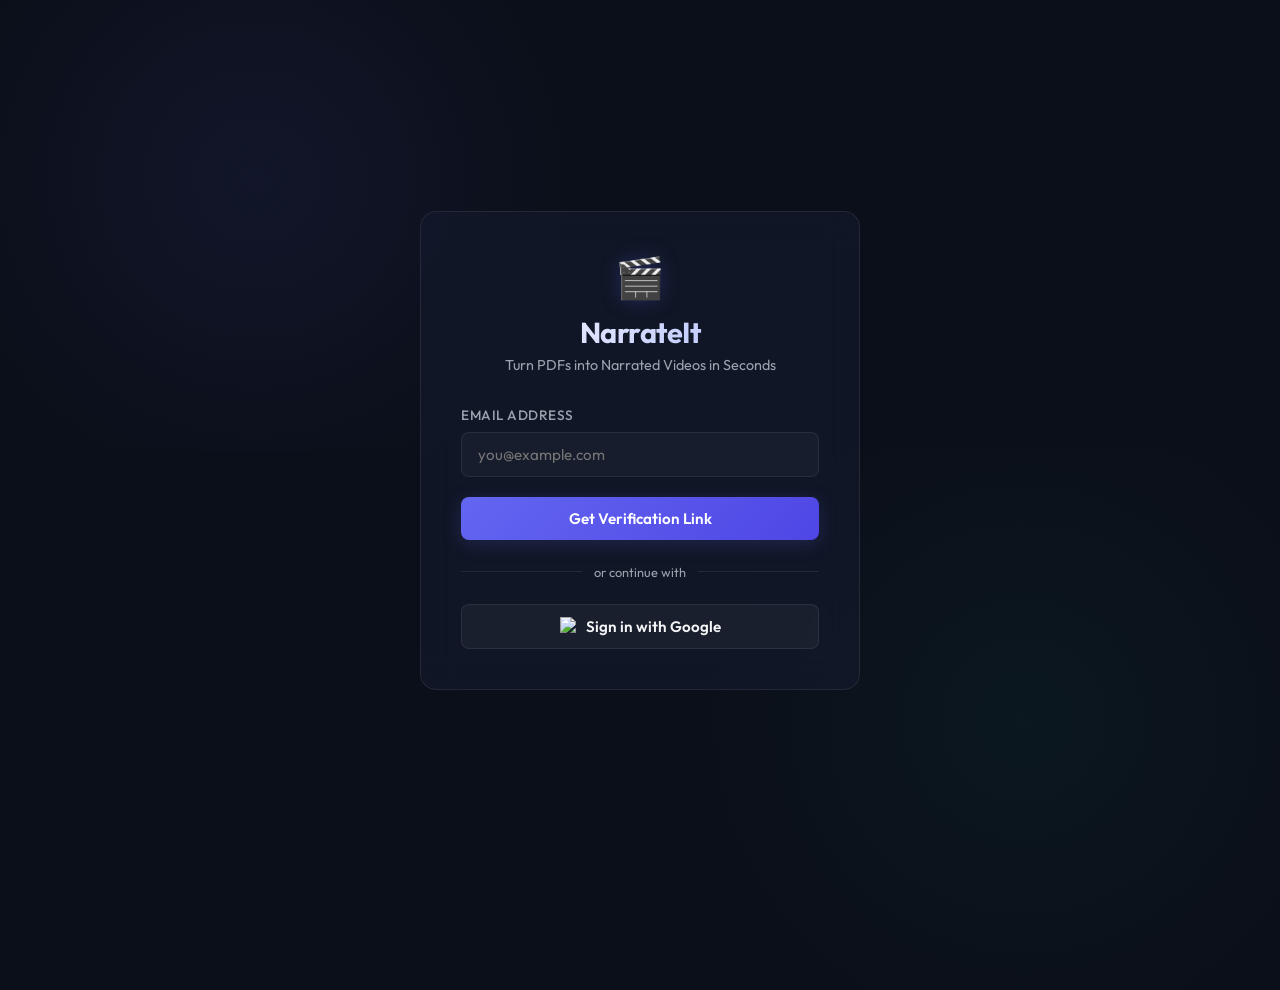
==== frontend/index.html @ 4c3dd562 "Video History Issue Resolved" ====
<!DOCTYPE html>
<html lang="en">
<head>
    <meta charset="UTF-8">
    <meta name="viewport" content="width=device-width, initial-scale=1.0">
    <meta name="description" content="Turn PDFs into Narrated Voiceover Videos in Seconds. Decode page-by-page text, execute Gemini narrations, and compile MoviePy timeline animations natively.">
    <title>NarrateIt — Turn PDFs into Narrated Videos</title>
    <link rel="stylesheet" href="css/style.css">
</head>
<body>

    <div class="auth-wrapper">
        <main class="auth-container glass" id="auth-root">
            
            <header class="brand-header">
                <div class="brand-icon">🎬</div>
                <h1 class="brand-title">NarrateIt</h1>
                <p class="brand-subtitle">Turn PDFs into Narrated Videos in Seconds</p>
            </header>

            <!-- Authentication Form Layout -->
            <form id="login-form" aria-label="Passwordless Authentication Form">
                
                <div class="input-group">
                    <label for="email-input" class="input-label">Email Address</label>
                    <input 
                        type="email" 
                        id="email-input" 
                        class="input-field" 
                        placeholder="you@example.com" 
                        required 
                        autocomplete="email"
                    >
                </div>

                <div class="input-group hidden" id="otp-section">
                    <label for="otp-input" class="input-label">Verification OTP Code</label>
                    <input 
                        type="text" 
                        id="otp-input" 
                        class="input-field" 
                        placeholder="Enter 6-digit Code" 
                        inputmode="numeric" 
                        pattern="[0-9]{6}" 
                        maxlength="6"
                        autocomplete="one-time-code"
                    >
                </div>

                <button type="submit" class="btn btn-primary" id="submit-btn">
                    Get Verification Link
                </button>

            </form>

            <div class="divider">or continue with</div>

            <!-- Third party social authentication -->
            <button class="btn btn-google" id="google-login-btn">
                <img src="https://www.gstatic.com/images/branding/product/1x/gsa_color_144dp.png" alt="Google Brand Logo">
                Sign in with Google
            </button>

            <!-- Active Error Card Collections -->
            <div class="error-card hidden" id="error-message" role="alert"></div>

        </main>
    </div>

    <!-- Scripts Bootstrapping -->
    <script type="module" src="js/config.js"></script>
    <script type="module" src="js/api.js"></script>
    <script type="module" src="js/auth.js"></script>
</body>
</html>
---- frontend/css/style.css ----
/* NarrateIt Core Theme Variables & General Layout */
@import url('https://fonts.googleapis.com/css2?family=Outfit:wght@300;400;500;600;700&display=swap');

:root {
    --bg-main: #0B0F19;
    --bg-surface: rgba(20, 27, 45, 0.65);
    --border-color: rgba(255, 255, 255, 0.08);
    --border-focus: rgba(99, 102, 241, 0.5);
    
    --primary: #6366F1;
    --primary-glow: rgba(99, 102, 241, 0.25);
    --secondary: #10B981;
    --accent: #F43F5E;
    
    --text-primary: #F3F4F6;
    --text-muted: #9CA3AF;
    
    --glass-bg: rgba(255, 255, 255, 0.03);
    --glass-blur: blur(16px);
    
    --font-sans: 'Outfit', -apple-system, BlinkMacSystemFont, "Segoe UI", Roboto, sans-serif;
    
    --transition-smooth: all 0.35s cubic-bezier(0.4, 0, 0.2, 1);
}

* {
    box-sizing: border-box;
    margin: 0;
    padding: 0;
    font-family: var(--font-sans);
}

body {
    background-color: var(--bg-main);
    color: var(--text-primary);
    min-height: 100vh;
    overflow-x: hidden;
    position: relative;
}

/* Background Radial Glow highlights */
body::before {
    content: '';
    position: absolute;
    top: -10%;
    left: -10%;
    width: 60%;
    height: 60%;
    background: radial-gradient(circle, rgba(99, 102, 241, 0.08) 0%, transparent 70%);
    z-index: -1;
    pointer-events: none;
}

body::after {
    content: '';
    position: absolute;
    bottom: -10%;
    right: -10%;
    width: 60%;
    height: 60%;
    background: radial-gradient(circle, rgba(16, 185, 129, 0.05) 0%, transparent 70%);
    z-index: -1;
    pointer-events: none;
}

/* Glassmorphism Common styles */
.glass {
    background: var(--bg-surface);
    backdrop-filter: var(--glass-blur);
    -webkit-backdrop-filter: var(--glass-blur);
    border: 1px solid var(--border-color);
    border-radius: 16px;
    transition: var(--transition-smooth);
}

.glass:hover {
    border-color: rgba(255, 255, 255, 0.15);
    box-shadow: 0 12px 40px rgba(0, 0, 0, 0.3);
}

/* Auth Page layout styles */
.auth-wrapper {
    display: flex;
    justify-content: center;
    align-items: center;
    min-height: 100vh;
    padding: 24px;
}

.auth-container {
    width: 100%;
    max-width: 440px;
    padding: 40px;
    text-align: center;
}

.brand-header {
    margin-bottom: 32px;
}

.brand-icon {
    font-size: 2.5rem;
    color: var(--primary);
    margin-bottom: 12px;
    display: inline-block;
    text-shadow: 0 0 20px var(--primary-glow);
    animation: float 4s ease-in-out infinite;
}

.brand-title {
    font-size: 1.8rem;
    font-weight: 700;
    letter-spacing: -0.5px;
    background: linear-gradient(135deg, #FFF 0%, #A5B4FC 100%);
    -webkit-background-clip: text;
    background-clip: text;
    -webkit-text-fill-color: transparent;
}

.brand-subtitle {
    font-size: 0.9rem;
    color: var(--text-muted);
    margin-top: 6px;
}

/* Input Fields styling */
.input-group {
    margin-bottom: 20px;
    text-align: left;
}

.input-label {
    display: block;
    font-size: 0.85rem;
    font-weight: 500;
    color: var(--text-muted);
    margin-bottom: 8px;
    text-transform: uppercase;
    letter-spacing: 0.5px;
}

.input-field {
    width: 100%;
    background: rgba(255, 255, 255, 0.03);
    border: 1px solid var(--border-color);
    border-radius: 8px;
    padding: 12px 16px;
    color: #FFF;
    font-size: 0.95rem;
    transition: var(--transition-smooth);
}

.input-field:focus {
    outline: none;
    border-color: var(--primary);
    background: rgba(99, 102, 241, 0.02);
    box-shadow: 0 0 12px var(--primary-glow);
}

/* Modern Dynamic Buttons */
.btn {
    width: 100%;
    padding: 12px 24px;
    border-radius: 8px;
    border: none;
    font-size: 0.95rem;
    font-weight: 600;
    cursor: pointer;
    transition: var(--transition-smooth);
    display: flex;
    justify-content: center;
    align-items: center;
    gap: 8px;
}

.btn-primary {
    background: linear-gradient(135deg, var(--primary) 0%, #4F46E5 100%);
    color: #FFF;
    box-shadow: 0 4px 20px rgba(99, 102, 241, 0.2);
}

.btn-primary:hover {
    transform: translateY(-2px);
    box-shadow: 0 6px 24px rgba(99, 102, 241, 0.35);
}

.btn-primary:active {
    transform: translateY(0);
}

.btn-verify {
    background: linear-gradient(135deg, var(--secondary) 0%, #059669 100%);
    box-shadow: 0 4px 20px rgba(16, 185, 129, 0.2);
}

.btn-verify:hover {
    box-shadow: 0 6px 24px rgba(16, 185, 129, 0.35);
}

.divider {
    display: flex;
    align-items: center;
    text-align: center;
    color: var(--text-muted);
    font-size: 0.8rem;
    margin: 24px 0;
}

.divider::before, .divider::after {
    content: '';
    flex: 1;
    border-bottom: 1px solid var(--border-color);
}

.divider:not(:empty)::before {
    margin-right: 12px;
}

.divider:not(:empty)::after {
    margin-left: 12px;
}

.btn-google {
    background: rgba(255, 255, 255, 0.04);
    border: 1px solid var(--border-color);
    color: var(--text-primary);
}

.btn-google:hover {
    background: rgba(255, 255, 255, 0.08);
    border-color: rgba(255, 255, 255, 0.2);
}

.btn-google img {
    width: 18px;
    height: 18px;
}

/* Animations */
@keyframes float {
    0%, 100% { transform: translateY(0); }
    50% { transform: translateY(-8px); }
}

@keyframes shake {
    0%, 100% { transform: translateX(0); }
    25% { transform: translateX(-4px); }
    75% { transform: translateX(4px); }
}

.shake {
    animation: shake 0.2s ease-in-out infinite alternate;
    animation-iteration-count: 2;
}

.hidden {
    display: none !important;
}

.error-card {
    background: rgba(244, 63, 94, 0.1);
    border: 1px solid rgba(244, 63, 94, 0.2);
    color: #FCA5A5;
    padding: 12px 16px;
    border-radius: 8px;
    font-size: 0.85rem;
    margin-top: 16px;
    text-align: left;
}
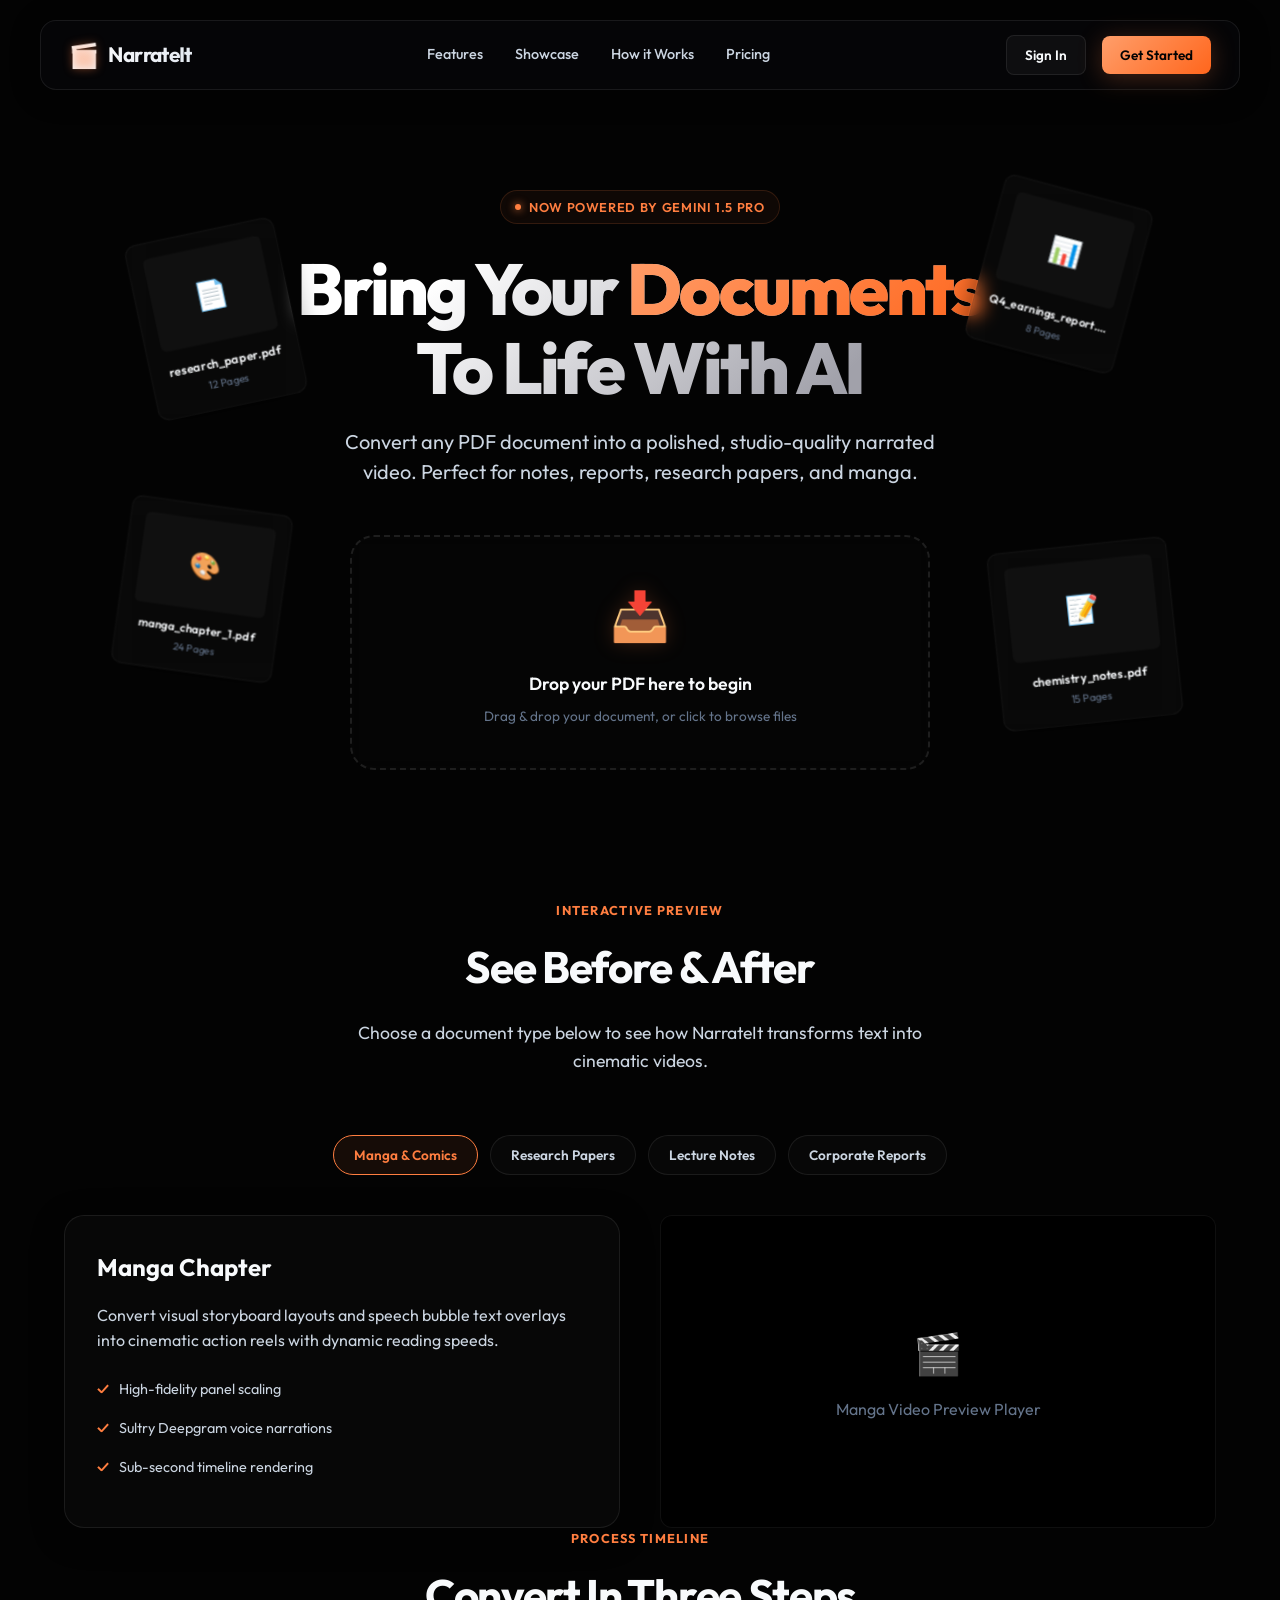
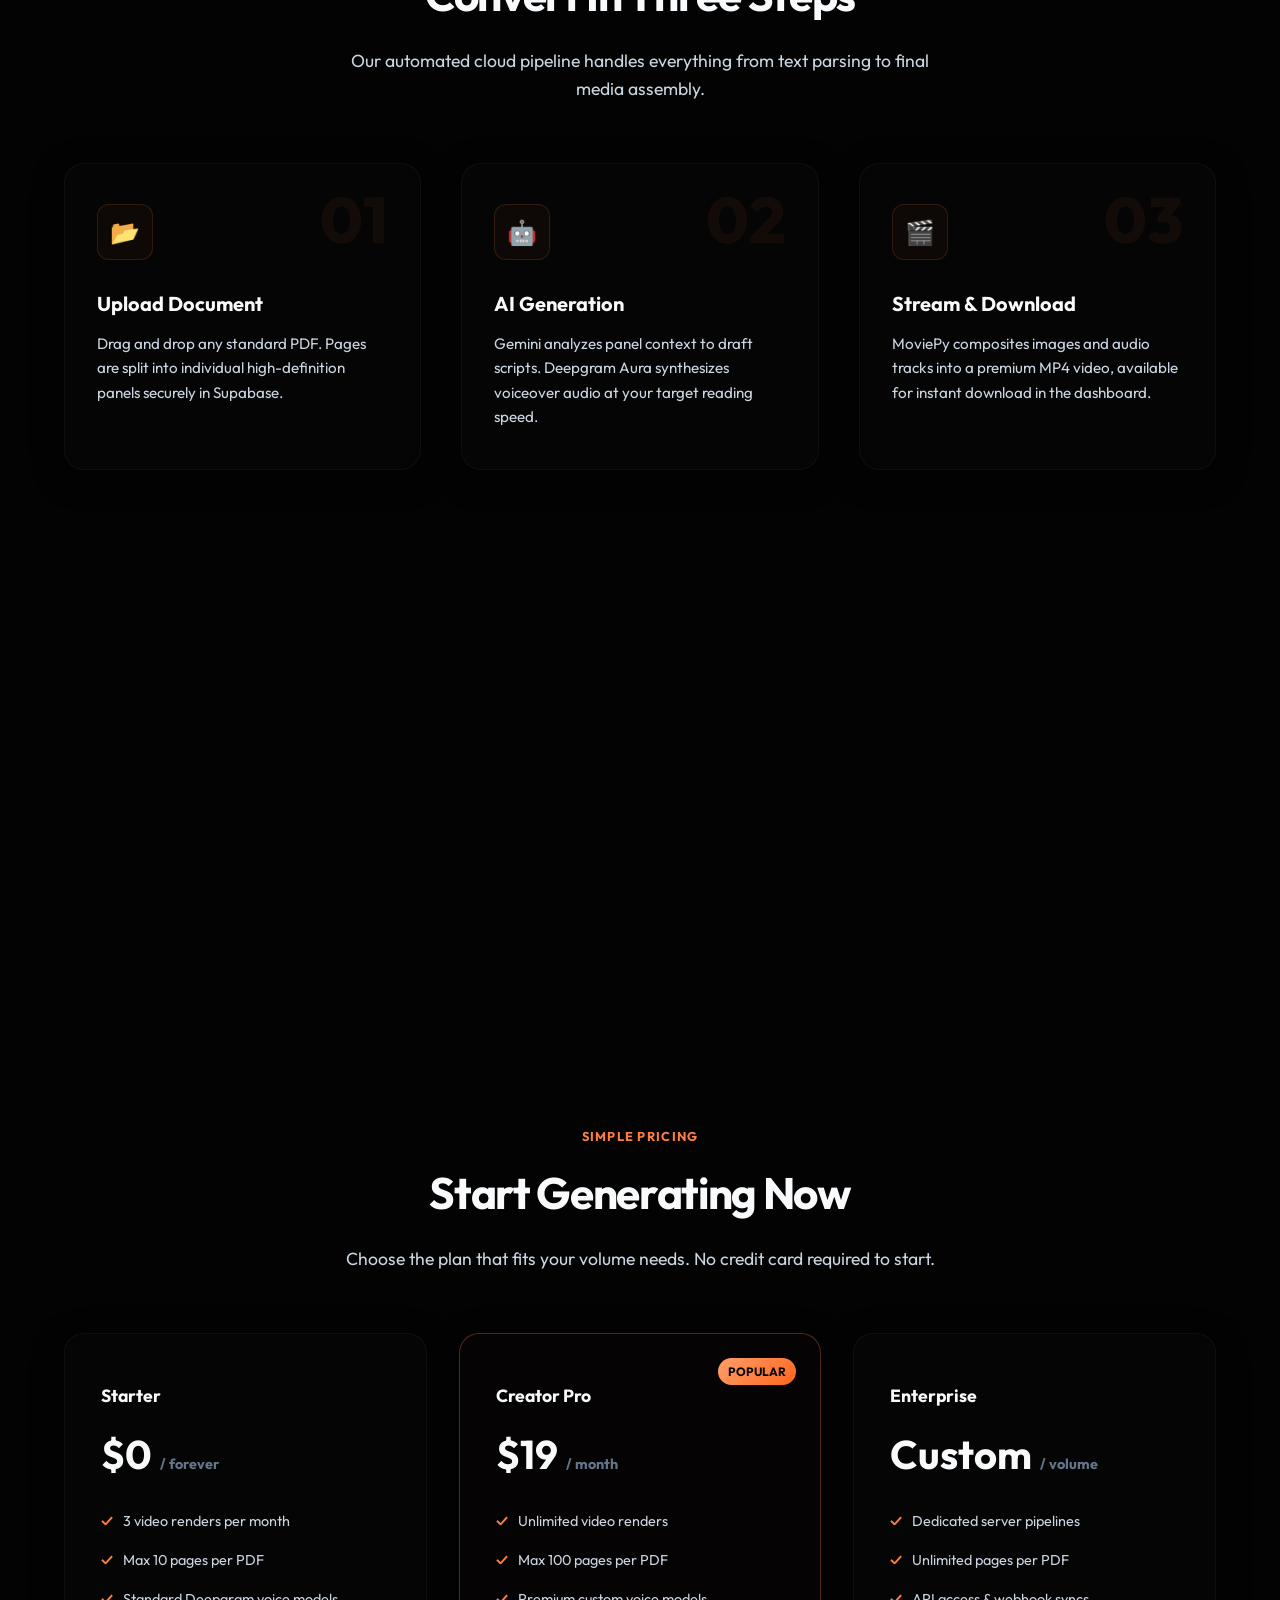
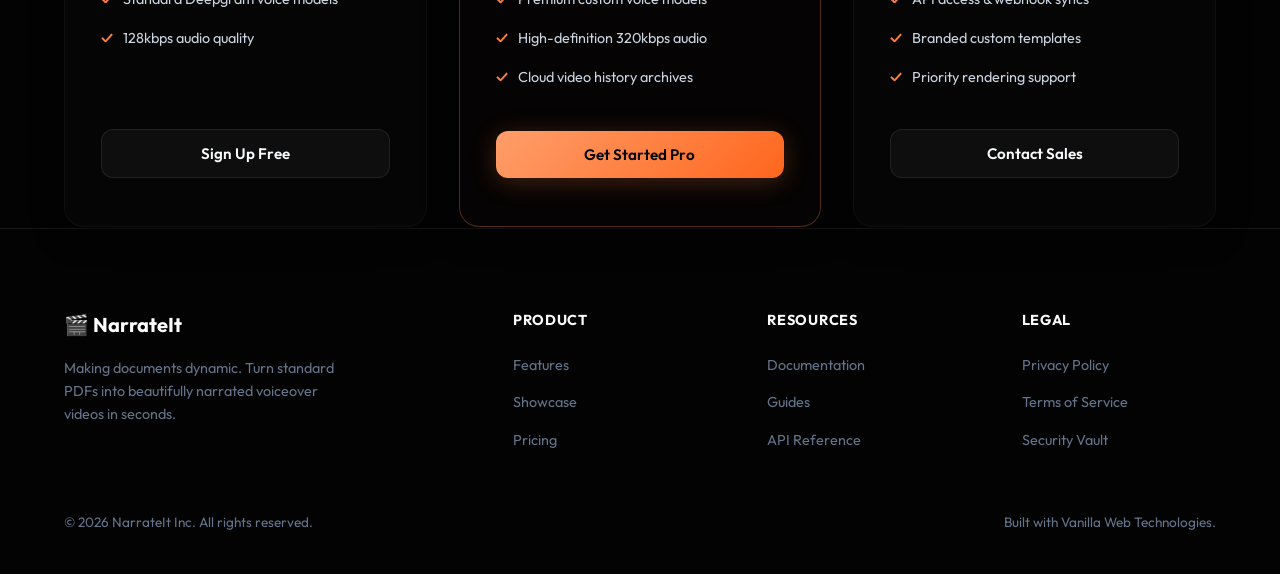
==== commit 1f6a5461: "Add the updated and working fronted" ====
--- a/frontend/index.html
+++ b/frontend/index.html
@@ -3,20 +3,373 @@
 <head>
     <meta charset="UTF-8">
     <meta name="viewport" content="width=device-width, initial-scale=1.0">
-    <meta name="description" content="Turn PDFs into Narrated Voiceover Videos in Seconds. Decode page-by-page text, execute Gemini narrations, and compile MoviePy timeline animations natively.">
-    <title>NarrateIt — Turn PDFs into Narrated Videos</title>
+    <meta name="description" content="NarrateIt — Turn PDFs into Narrated Voiceover Videos in Seconds. Decode page-by-page text, execute Gemini narrations, and compile MoviePy timeline animations natively.">
+    <title>NarrateIt — Bring Your Documents to Life</title>
     <link rel="stylesheet" href="css/style.css">
 </head>
 <body>
 
-    <div class="auth-wrapper">
-        <main class="auth-container glass" id="auth-root">
+    <!-- Ambient Radial Glow Decorations -->
+    <div class="ambient-glow">
+        <div class="glow-orange"></div>
+        <div class="glow-green"></div>
+        <div class="glow-center"></div>
+    </div>
+
+    <!-- Premium Floating Navbar -->
+    <div class="navbar-wrapper">
+        <nav class="navbar">
+            <a href="index.html" class="navbar-brand">
+                <span class="navbar-icon">🎬</span>
+                <span>NarrateIt</span>
+            </a>
+            <div class="navbar-links">
+                <a href="#features" class="nav-link">Features</a>
+                <a href="#showcase" class="nav-link">Showcase</a>
+                <a href="#how-it-works" class="nav-link">How it Works</a>
+                <a href="#pricing" class="nav-link">Pricing</a>
+            </div>
+            <div class="navbar-actions">
+                <button class="btn btn-secondary btn-sm open-auth-btn">Sign In</button>
+                <button class="btn btn-primary btn-sm open-auth-btn">Get Started</button>
+            </div>
+        </nav>
+    </div>
+
+    <!-- Hero Section -->
+    <section class="hero container">
+        <div class="hero-tag reveal">
+            <span class="hero-tag-dot"></span>
+            <span>Now Powered by Gemini 1.5 Pro</span>
+        </div>
+        <h1 class="hero-title reveal delay-100">
+            Bring Your <span>Documents</span> <br>To Life With AI
+        </h1>
+        <p class="hero-subtitle reveal delay-200">
+            Convert any PDF document into a polished, studio-quality narrated video. Perfect for notes, reports, research papers, and manga.
+        </p>
+
+        <!-- Immersive Central Mock Upload Area -->
+        <div class="hero-upload-area reveal delay-300" id="hero-upload-cta">
+            <span class="hero-upload-icon">📥</span>
+            <h3 class="hero-upload-title">Drop your PDF here to begin</h3>
+            <p class="hero-upload-desc">Drag & drop your document, or click to browse files</p>
+        </div>
+
+        <!-- Floating 3D Decoration Cards -->
+        <div class="floating-mockups">
+            <!-- Mockup Card 1 -->
+            <div class="mockup-card mockup-1 anim-float">
+                <div class="mockup-thumb">📄</div>
+                <div class="mockup-meta">
+                    <span class="mockup-title">research_paper.pdf</span>
+                    <span class="mockup-sub">12 Pages</span>
+                </div>
+            </div>
+            <!-- Mockup Card 2 -->
+            <div class="mockup-card mockup-2 anim-float-reverse">
+                <div class="mockup-thumb">🎨</div>
+                <div class="mockup-meta">
+                    <span class="mockup-title">manga_chapter_1.pdf</span>
+                    <span class="mockup-sub">24 Pages</span>
+                </div>
+            </div>
+            <!-- Mockup Card 3 -->
+            <div class="mockup-card mockup-3 anim-float-slow">
+                <div class="mockup-thumb">📊</div>
+                <div class="mockup-meta">
+                    <span class="mockup-title">Q4_earnings_report.pdf</span>
+                    <span class="mockup-sub">8 Pages</span>
+                </div>
+            </div>
+            <!-- Mockup Card 4 -->
+            <div class="mockup-card mockup-4 anim-float">
+                <div class="mockup-thumb">📝</div>
+                <div class="mockup-meta">
+                    <span class="mockup-title">chemistry_notes.pdf</span>
+                    <span class="mockup-sub">15 Pages</span>
+                </div>
+            </div>
+        </div>
+    </section>
+
+    <!-- Interactive Showcase Section -->
+    <section id="showcase" class="container reveal">
+        <div class="section-header">
+            <span class="section-tag">Interactive Preview</span>
+            <h2 class="section-title">See Before & After</h2>
+            <p class="section-subtitle">Choose a document type below to see how NarrateIt transforms text into cinematic videos.</p>
+        </div>
+
+        <div class="showcase-switcher">
+            <button class="showcase-tab active" data-target="manga">Manga & Comics</button>
+            <button class="showcase-tab" data-target="research">Research Papers</button>
+            <button class="showcase-tab" data-target="notes">Lecture Notes</button>
+            <button class="showcase-tab" data-target="reports">Corporate Reports</button>
+        </div>
+
+        <!-- Manga Showcase Panel -->
+        <div class="showcase-panel active" id="panel-manga">
+            <div class="showcase-card glass">
+                <h3>Manga Chapter</h3>
+                <p>Convert visual storyboard layouts and speech bubble text overlays into cinematic action reels with dynamic reading speeds.</p>
+                <div class="pricing-features" style="margin-bottom: 0;">
+                    <li>High-fidelity panel scaling</li>
+                    <li>Sultry Deepgram voice narrations</li>
+                    <li>Sub-second timeline rendering</li>
+                </div>
+            </div>
+            <div class="showcase-preview-container">
+                <div class="showcase-preview-placeholder">
+                    <span class="showcase-preview-icon">🎬</span>
+                    <span>Manga Video Preview Player</span>
+                </div>
+            </div>
+        </div>
+
+        <!-- Research Showcase Panel -->
+        <div class="showcase-panel" id="panel-research">
+            <div class="showcase-card glass">
+                <h3>Academic Research</h3>
+                <p>Transform dense multi-column abstracts, data charts, and footnotes into digestable summaries with professional citation audio overlays.</p>
+                <div class="pricing-features" style="margin-bottom: 0;">
+                    <li>Multi-column paragraph decoding</li>
+                    <li>Perfect acronym pronunciation</li>
+                    <li>Visual chart highlight focus tracking</li>
+                </div>
+            </div>
+            <div class="showcase-preview-container">
+                <div class="showcase-preview-placeholder">
+                    <span class="showcase-preview-icon">📈</span>
+                    <span>Research Summary Preview Player</span>
+                </div>
+            </div>
+        </div>
+
+        <!-- Notes Showcase Panel -->
+        <div class="showcase-panel" id="panel-notes">
+            <div class="showcase-card glass">
+                <h3>Lecture Notes</h3>
+                <p>Turn lecture slides, handwritten equations, and class briefs into active recall flashcard videos for mobile studying on the go.</p>
+                <div class="pricing-features" style="margin-bottom: 0;">
+                    <li>OCR handwritten text extraction</li>
+                    <li>Formula-to-speech rendering</li>
+                    <li>Key definitions highlight badges</li>
+                </div>
+            </div>
+            <div class="showcase-preview-container">
+                <div class="showcase-preview-placeholder">
+                    <span class="showcase-preview-icon">✏️</span>
+                    <span>Study Session Preview Player</span>
+                </div>
+            </div>
+        </div>
+
+        <!-- Reports Showcase Panel -->
+        <div class="showcase-panel" id="panel-reports">
+            <div class="showcase-card glass">
+                <h3>Corporate Briefs</h3>
+                <p>Convert executive summaries, financial tables, and strategic agendas into executive audio briefs for quick briefings on commutes.</p>
+                <div class="pricing-features" style="margin-bottom: 0;">
+                    <li>Automated executive summaries</li>
+                    <li>Studio-quality reading flow pace</li>
+                    <li>Custom corporate branded outputs</li>
+                </div>
+            </div>
+            <div class="showcase-preview-container">
+                <div class="showcase-preview-placeholder">
+                    <span class="showcase-preview-icon">💼</span>
+                    <span>Corporate Video Preview Player</span>
+                </div>
+            </div>
+        </div>
+    </section>
+
+    <!-- How It Works Section -->
+    <section id="how-it-works" class="container reveal">
+        <div class="section-header">
+            <span class="section-tag">Process Timeline</span>
+            <h2 class="section-title">Convert In Three Steps</h2>
+            <p class="section-subtitle">Our automated cloud pipeline handles everything from text parsing to final media assembly.</p>
+        </div>
+
+        <div class="steps-grid">
+            <!-- Step 1 -->
+            <div class="step-card glass">
+                <span class="step-number">01</span>
+                <div class="step-icon">📂</div>
+                <h4>Upload Document</h4>
+                <p>Drag and drop any standard PDF. Pages are split into individual high-definition panels securely in Supabase.</p>
+            </div>
+            <!-- Step 2 -->
+            <div class="step-card glass">
+                <span class="step-number">02</span>
+                <div class="step-icon">🤖</div>
+                <h4>AI Generation</h4>
+                <p>Gemini analyzes panel context to draft scripts. Deepgram Aura synthesizes voiceover audio at your target reading speed.</p>
+            </div>
+            <!-- Step 3 -->
+            <div class="step-card glass">
+                <span class="step-number">03</span>
+                <div class="step-icon">🎬</div>
+                <h4>Stream & Download</h4>
+                <p>MoviePy composites images and audio tracks into a premium MP4 video, available for instant download in the dashboard.</p>
+            </div>
+        </div>
+    </section>
+
+    <!-- Feature Highlights Section -->
+    <section id="features" class="container reveal">
+        <div class="section-header">
+            <span class="section-tag">Powerful Features</span>
+            <h2 class="section-title">Engineered For Visual Speed</h2>
+            <p class="section-subtitle">Everything you need to render documents to media channels natively in the cloud.</p>
+        </div>
+
+        <div class="features-grid">
+            <!-- Feature 1 -->
+            <div class="feature-card glass">
+                <div class="feature-icon-wrapper">
+                    <div class="feature-icon">✍️</div>
+                </div>
+                <div class="feature-meta">
+                    <h4>Gemini Script Generation</h4>
+                    <p>Advanced LLM models analyze your PDF text and layouts to generate contextually aware script narrations for every slide.</p>
+                </div>
+            </div>
+            <!-- Feature 2 -->
+            <div class="feature-card glass">
+                <div class="feature-icon-wrapper">
+                    <div class="feature-icon">🎙️</div>
+                </div>
+                <div class="feature-meta">
+                    <h4>Deepgram TTS Voices</h4>
+                    <p>Leverage the state-of-the-art Deepgram Aura models to deliver natural, human-like voiceovers with custom pace adjustments.</p>
+                </div>
+            </div>
+            <!-- Feature 3 -->
+            <div class="feature-card glass">
+                <div class="feature-icon-wrapper">
+                    <div class="feature-icon">🎞️</div>
+                </div>
+                <div class="feature-meta">
+                    <h4>MoviePy Compilation</h4>
+                    <p>Automated backend timeline compilation blends voice files, slide panels, and transitions into lightweight, optimized MP4 videos.</p>
+                </div>
+            </div>
+            <!-- Feature 4 -->
+            <div class="feature-card glass">
+                <div class="feature-icon-wrapper">
+                    <div class="feature-icon">☁️</div>
+                </div>
+                <div class="feature-meta">
+                    <h4>Supabase Cloud Sync</h4>
+                    <p>Secure authentication via Supabase JWT guards your private dashboard while encrypted vaults store and secure your API credentials.</p>
+                </div>
+            </div>
+        </div>
+    </section>
+
+    <!-- Pricing Section -->
+    <section id="pricing" class="container reveal">
+        <div class="section-header">
+            <span class="section-tag">Simple Pricing</span>
+            <h2 class="section-title">Start Generating Now</h2>
+            <p class="section-subtitle">Choose the plan that fits your volume needs. No credit card required to start.</p>
+        </div>
+
+        <div class="pricing-grid">
+            <!-- Free Plan -->
+            <div class="pricing-card glass">
+                <span class="pricing-tier">Starter</span>
+                <div class="pricing-price">$0 <span>/ forever</span></div>
+                <ul class="pricing-features">
+                    <li>3 video renders per month</li>
+                    <li>Max 10 pages per PDF</li>
+                    <li>Standard Deepgram voice models</li>
+                    <li>128kbps audio quality</li>
+                </ul>
+                <button class="btn btn-secondary open-auth-btn" style="margin-top: auto;">Sign Up Free</button>
+            </div>
+            <!-- Pro Plan -->
+            <div class="pricing-card glass premium">
+                <span class="pricing-badge">Popular</span>
+                <span class="pricing-tier">Creator Pro</span>
+                <div class="pricing-price">$19 <span>/ month</span></div>
+                <ul class="pricing-features">
+                    <li>Unlimited video renders</li>
+                    <li>Max 100 pages per PDF</li>
+                    <li>Premium custom voice models</li>
+                    <li>High-definition 320kbps audio</li>
+                    <li>Cloud video history archives</li>
+                </ul>
+                <button class="btn btn-primary open-auth-btn" style="margin-top: auto;">Get Started Pro</button>
+            </div>
+            <!-- Enterprise Plan -->
+            <div class="pricing-card glass">
+                <span class="pricing-tier">Enterprise</span>
+                <div class="pricing-price">Custom <span>/ volume</span></div>
+                <ul class="pricing-features">
+                    <li>Dedicated server pipelines</li>
+                    <li>Unlimited pages per PDF</li>
+                    <li>API access & webhook syncs</li>
+                    <li>Branded custom templates</li>
+                    <li>Priority rendering support</li>
+                </ul>
+                <button class="btn btn-secondary open-auth-btn" style="margin-top: auto;">Contact Sales</button>
+            </div>
+        </div>
+    </section>
+
+    <!-- Premium Footer -->
+    <footer class="footer">
+        <div class="container footer-grid">
+            <div class="footer-brand">
+                <span class="footer-brand-title">🎬 NarrateIt</span>
+                <p class="footer-brand-desc">Making documents dynamic. Turn standard PDFs into beautifully narrated voiceover videos in seconds.</p>
+            </div>
+            <div class="footer-column">
+                <h5>Product</h5>
+                <ul class="footer-links">
+                    <li><a href="#features">Features</a></li>
+                    <li><a href="#showcase">Showcase</a></li>
+                    <li><a href="#pricing">Pricing</a></li>
+                </ul>
+            </div>
+            <div class="footer-column">
+                <h5>Resources</h5>
+                <ul class="footer-links">
+                    <li><a href="#">Documentation</a></li>
+                    <li><a href="#">Guides</a></li>
+                    <li><a href="#">API Reference</a></li>
+                </ul>
+            </div>
+            <div class="footer-column">
+                <h5>Legal</h5>
+                <ul class="footer-links">
+                    <li><a href="#">Privacy Policy</a></li>
+                    <li><a href="#">Terms of Service</a></li>
+                    <li><a href="#">Security Vault</a></li>
+                </ul>
+            </div>
+        </div>
+        <div class="container footer-bottom">
+            <span>© 2026 NarrateIt Inc. All rights reserved.</span>
+            <span>Built with Vanilla Web Technologies.</span>
+        </div>
+    </footer>
+
+    <!-- Authenticated Login Modal Overlays -->
+    <div id="auth-modal" class="modal hidden">
+        <div class="modal-overlay" id="auth-overlay"></div>
+        <div class="modal-container glass" id="auth-root">
             
-            <header class="brand-header">
-                <div class="brand-icon">🎬</div>
-                <h1 class="brand-title">NarrateIt</h1>
-                <p class="brand-subtitle">Turn PDFs into Narrated Videos in Seconds</p>
-            </header>
+            <div class="modal-header">
+                <h3 class="modal-title">Welcome to NarrateIt</h3>
+                <button class="btn-close" id="close-auth-btn" aria-label="Close authentication modal">&times;</button>
+            </div>
+            
+            <p class="modal-subtitle">Access your personal document rendering workspace securely. OTP verification codes are dispatched on demand.</p>
 
             <!-- Authentication Form Layout -->
             <form id="login-form" aria-label="Passwordless Authentication Form">
@@ -47,11 +400,19 @@
                     >
                 </div>
 
-                <button type="submit" class="btn btn-primary" id="submit-btn">
+                <button type="submit" class="btn btn-primary" id="submit-btn" style="width: 100%;">
                     Get Verification Link
                 </button>
 
             </form>
+
+            <!-- Email OTP Sent Success State UI -->
+            <div id="success-state" class="success-card hidden">
+                <div class="success-icon">✉️</div>
+                <h3 class="success-title">Verification Sent</h3>
+                <p class="success-desc" id="success-message">Magic login link sent to your email</p>
+                <button type="button" class="btn btn-secondary btn-sm" onclick="window.location.reload()" style="margin-top: 20px; width: 100%;">Back to login</button>
+            </div>
 
             <div class="divider">or continue with</div>
 
@@ -64,12 +425,88 @@
             <!-- Active Error Card Collections -->
             <div class="error-card hidden" id="error-message" role="alert"></div>
 
-        </main>
+        </div>
     </div>
 
     <!-- Scripts Bootstrapping -->
     <script type="module" src="js/config.js"></script>
     <script type="module" src="js/api.js"></script>
     <script type="module" src="js/auth.js"></script>
+
+    <!-- Landing Page Interactions & Scroll Animations -->
+    <script>
+        document.addEventListener("DOMContentLoaded", () => {
+            // 1. Scroll Reveal Animations (using IntersectionObserver)
+            const revealElements = document.querySelectorAll(".reveal");
+            const observer = new IntersectionObserver((entries) => {
+                entries.forEach((entry) => {
+                    if (entry.isIntersecting) {
+                        entry.target.classList.add("active");
+                        observer.unobserve(entry.target);
+                    }
+                });
+            }, {
+                threshold: 0.15
+            });
+
+            revealElements.forEach((el) => observer.observe(el));
+
+            // 2. Modal Toggle State Handler
+            const authModal = document.getElementById("auth-modal");
+            const authOverlay = document.getElementById("auth-overlay");
+            const closeAuthBtn = document.getElementById("close-auth-btn");
+            const openAuthButtons = document.querySelectorAll(".open-auth-btn");
+            const heroUploadCta = document.getElementById("hero-upload-cta");
+
+            const showModal = () => {
+                authModal.classList.remove("hidden");
+                document.body.style.overflow = "hidden"; // Lock scroll
+            };
+
+            const hideModal = () => {
+                authModal.classList.add("hidden");
+                document.body.style.overflow = ""; // Restore scroll
+            };
+
+            openAuthButtons.forEach(btn => btn.addEventListener("click", showModal));
+            if (heroUploadCta) heroUploadCta.addEventListener("click", showModal);
+            if (closeAuthBtn) closeAuthBtn.addEventListener("click", hideModal);
+            if (authOverlay) authOverlay.addEventListener("click", hideModal);
+
+            // Drag and drop handler for mock upload cta
+            if (heroUploadCta) {
+                heroUploadCta.addEventListener("dragover", (e) => {
+                    e.preventDefault();
+                    heroUploadCta.style.borderColor = "var(--primary)";
+                });
+
+                heroUploadCta.addEventListener("dragleave", () => {
+                    heroUploadCta.style.borderColor = "rgba(255, 255, 255, 0.1)";
+                });
+
+                heroUploadCta.addEventListener("drop", (e) => {
+                    e.preventDefault();
+                    heroUploadCta.style.borderColor = "rgba(255, 255, 255, 0.1)";
+                    showModal();
+                });
+            }
+
+            // 3. Interactive Showcase Tab Switcher
+            const tabs = document.querySelectorAll(".showcase-tab");
+            const panels = document.querySelectorAll(".showcase-panel");
+
+            tabs.forEach(tab => {
+                tab.addEventListener("click", () => {
+                    tabs.forEach(t => t.classList.remove("active"));
+                    panels.forEach(p => p.classList.remove("active"));
+
+                    tab.classList.add("active");
+                    const target = tab.getAttribute("data-target");
+                    const targetPanel = document.getElementById(`panel-${target}`);
+                    if (targetPanel) targetPanel.classList.add("active");
+                });
+            });
+        });
+    </script>
 </body>
 </html>
--- a/frontend/css/style.css
+++ b/frontend/css/style.css
@@ -1,269 +1,7 @@
-/* NarrateIt Core Theme Variables & General Layout */
-@import url('https://fonts.googleapis.com/css2?family=Outfit:wght@300;400;500;600;700&display=swap');
-
-:root {
-    --bg-main: #0B0F19;
-    --bg-surface: rgba(20, 27, 45, 0.65);
-    --border-color: rgba(255, 255, 255, 0.08);
-    --border-focus: rgba(99, 102, 241, 0.5);
-    
-    --primary: #6366F1;
-    --primary-glow: rgba(99, 102, 241, 0.25);
-    --secondary: #10B981;
-    --accent: #F43F5E;
-    
-    --text-primary: #F3F4F6;
-    --text-muted: #9CA3AF;
-    
-    --glass-bg: rgba(255, 255, 255, 0.03);
-    --glass-blur: blur(16px);
-    
-    --font-sans: 'Outfit', -apple-system, BlinkMacSystemFont, "Segoe UI", Roboto, sans-serif;
-    
-    --transition-smooth: all 0.35s cubic-bezier(0.4, 0, 0.2, 1);
-}
-
-* {
-    box-sizing: border-box;
-    margin: 0;
-    padding: 0;
-    font-family: var(--font-sans);
-}
-
-body {
-    background-color: var(--bg-main);
-    color: var(--text-primary);
-    min-height: 100vh;
-    overflow-x: hidden;
-    position: relative;
-}
-
-/* Background Radial Glow highlights */
-body::before {
-    content: '';
-    position: absolute;
-    top: -10%;
-    left: -10%;
-    width: 60%;
-    height: 60%;
-    background: radial-gradient(circle, rgba(99, 102, 241, 0.08) 0%, transparent 70%);
-    z-index: -1;
-    pointer-events: none;
-}
-
-body::after {
-    content: '';
-    position: absolute;
-    bottom: -10%;
-    right: -10%;
-    width: 60%;
-    height: 60%;
-    background: radial-gradient(circle, rgba(16, 185, 129, 0.05) 0%, transparent 70%);
-    z-index: -1;
-    pointer-events: none;
-}
-
-/* Glassmorphism Common styles */
-.glass {
-    background: var(--bg-surface);
-    backdrop-filter: var(--glass-blur);
-    -webkit-backdrop-filter: var(--glass-blur);
-    border: 1px solid var(--border-color);
-    border-radius: 16px;
-    transition: var(--transition-smooth);
-}
-
-.glass:hover {
-    border-color: rgba(255, 255, 255, 0.15);
-    box-shadow: 0 12px 40px rgba(0, 0, 0, 0.3);
-}
-
-/* Auth Page layout styles */
-.auth-wrapper {
-    display: flex;
-    justify-content: center;
-    align-items: center;
-    min-height: 100vh;
-    padding: 24px;
-}
-
-.auth-container {
-    width: 100%;
-    max-width: 440px;
-    padding: 40px;
-    text-align: center;
-}
-
-.brand-header {
-    margin-bottom: 32px;
-}
-
-.brand-icon {
-    font-size: 2.5rem;
-    color: var(--primary);
-    margin-bottom: 12px;
-    display: inline-block;
-    text-shadow: 0 0 20px var(--primary-glow);
-    animation: float 4s ease-in-out infinite;
-}
-
-.brand-title {
-    font-size: 1.8rem;
-    font-weight: 700;
-    letter-spacing: -0.5px;
-    background: linear-gradient(135deg, #FFF 0%, #A5B4FC 100%);
-    -webkit-background-clip: text;
-    background-clip: text;
-    -webkit-text-fill-color: transparent;
-}
-
-.brand-subtitle {
-    font-size: 0.9rem;
-    color: var(--text-muted);
-    margin-top: 6px;
-}
-
-/* Input Fields styling */
-.input-group {
-    margin-bottom: 20px;
-    text-align: left;
-}
-
-.input-label {
-    display: block;
-    font-size: 0.85rem;
-    font-weight: 500;
-    color: var(--text-muted);
-    margin-bottom: 8px;
-    text-transform: uppercase;
-    letter-spacing: 0.5px;
-}
-
-.input-field {
-    width: 100%;
-    background: rgba(255, 255, 255, 0.03);
-    border: 1px solid var(--border-color);
-    border-radius: 8px;
-    padding: 12px 16px;
-    color: #FFF;
-    font-size: 0.95rem;
-    transition: var(--transition-smooth);
-}
-
-.input-field:focus {
-    outline: none;
-    border-color: var(--primary);
-    background: rgba(99, 102, 241, 0.02);
-    box-shadow: 0 0 12px var(--primary-glow);
-}
-
-/* Modern Dynamic Buttons */
-.btn {
-    width: 100%;
-    padding: 12px 24px;
-    border-radius: 8px;
-    border: none;
-    font-size: 0.95rem;
-    font-weight: 600;
-    cursor: pointer;
-    transition: var(--transition-smooth);
-    display: flex;
-    justify-content: center;
-    align-items: center;
-    gap: 8px;
-}
-
-.btn-primary {
-    background: linear-gradient(135deg, var(--primary) 0%, #4F46E5 100%);
-    color: #FFF;
-    box-shadow: 0 4px 20px rgba(99, 102, 241, 0.2);
-}
-
-.btn-primary:hover {
-    transform: translateY(-2px);
-    box-shadow: 0 6px 24px rgba(99, 102, 241, 0.35);
-}
-
-.btn-primary:active {
-    transform: translateY(0);
-}
-
-.btn-verify {
-    background: linear-gradient(135deg, var(--secondary) 0%, #059669 100%);
-    box-shadow: 0 4px 20px rgba(16, 185, 129, 0.2);
-}
-
-.btn-verify:hover {
-    box-shadow: 0 6px 24px rgba(16, 185, 129, 0.35);
-}
-
-.divider {
-    display: flex;
-    align-items: center;
-    text-align: center;
-    color: var(--text-muted);
-    font-size: 0.8rem;
-    margin: 24px 0;
-}
-
-.divider::before, .divider::after {
-    content: '';
-    flex: 1;
-    border-bottom: 1px solid var(--border-color);
-}
-
-.divider:not(:empty)::before {
-    margin-right: 12px;
-}
-
-.divider:not(:empty)::after {
-    margin-left: 12px;
-}
-
-.btn-google {
-    background: rgba(255, 255, 255, 0.04);
-    border: 1px solid var(--border-color);
-    color: var(--text-primary);
-}
-
-.btn-google:hover {
-    background: rgba(255, 255, 255, 0.08);
-    border-color: rgba(255, 255, 255, 0.2);
-}
-
-.btn-google img {
-    width: 18px;
-    height: 18px;
-}
-
-/* Animations */
-@keyframes float {
-    0%, 100% { transform: translateY(0); }
-    50% { transform: translateY(-8px); }
-}
-
-@keyframes shake {
-    0%, 100% { transform: translateX(0); }
-    25% { transform: translateX(-4px); }
-    75% { transform: translateX(4px); }
-}
-
-.shake {
-    animation: shake 0.2s ease-in-out infinite alternate;
-    animation-iteration-count: 2;
-}
-
-.hidden {
-    display: none !important;
-}
-
-.error-card {
-    background: rgba(244, 63, 94, 0.1);
-    border: 1px solid rgba(244, 63, 94, 0.2);
-    color: #FCA5A5;
-    padding: 12px 16px;
-    border-radius: 8px;
-    font-size: 0.85rem;
-    margin-top: 16px;
-    text-align: left;
-}
+/* NarrateIt Design System Main Imports */
+@import url("variables.css");
+@import url("base.css");
+@import url("animations.css");
+@import url("components.css");
+@import url("landing.css");
+@import url("responsive.css");
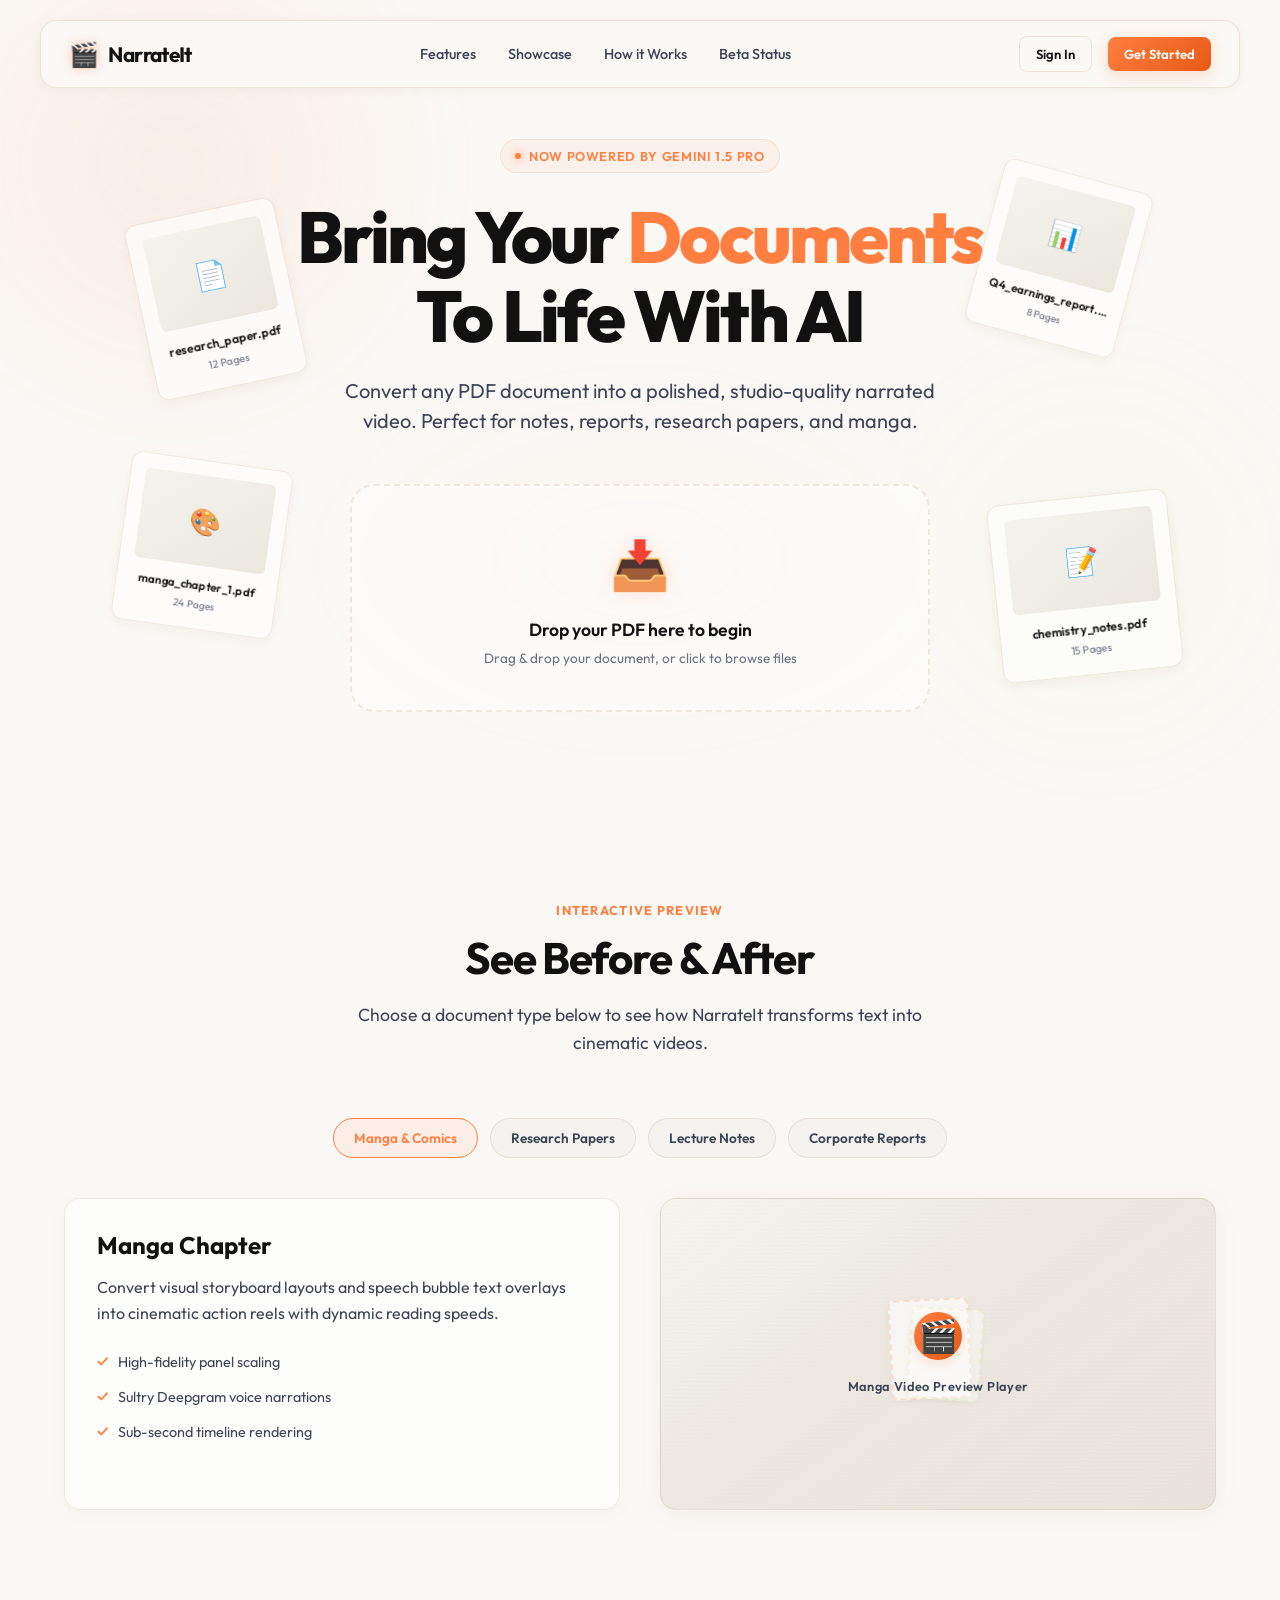
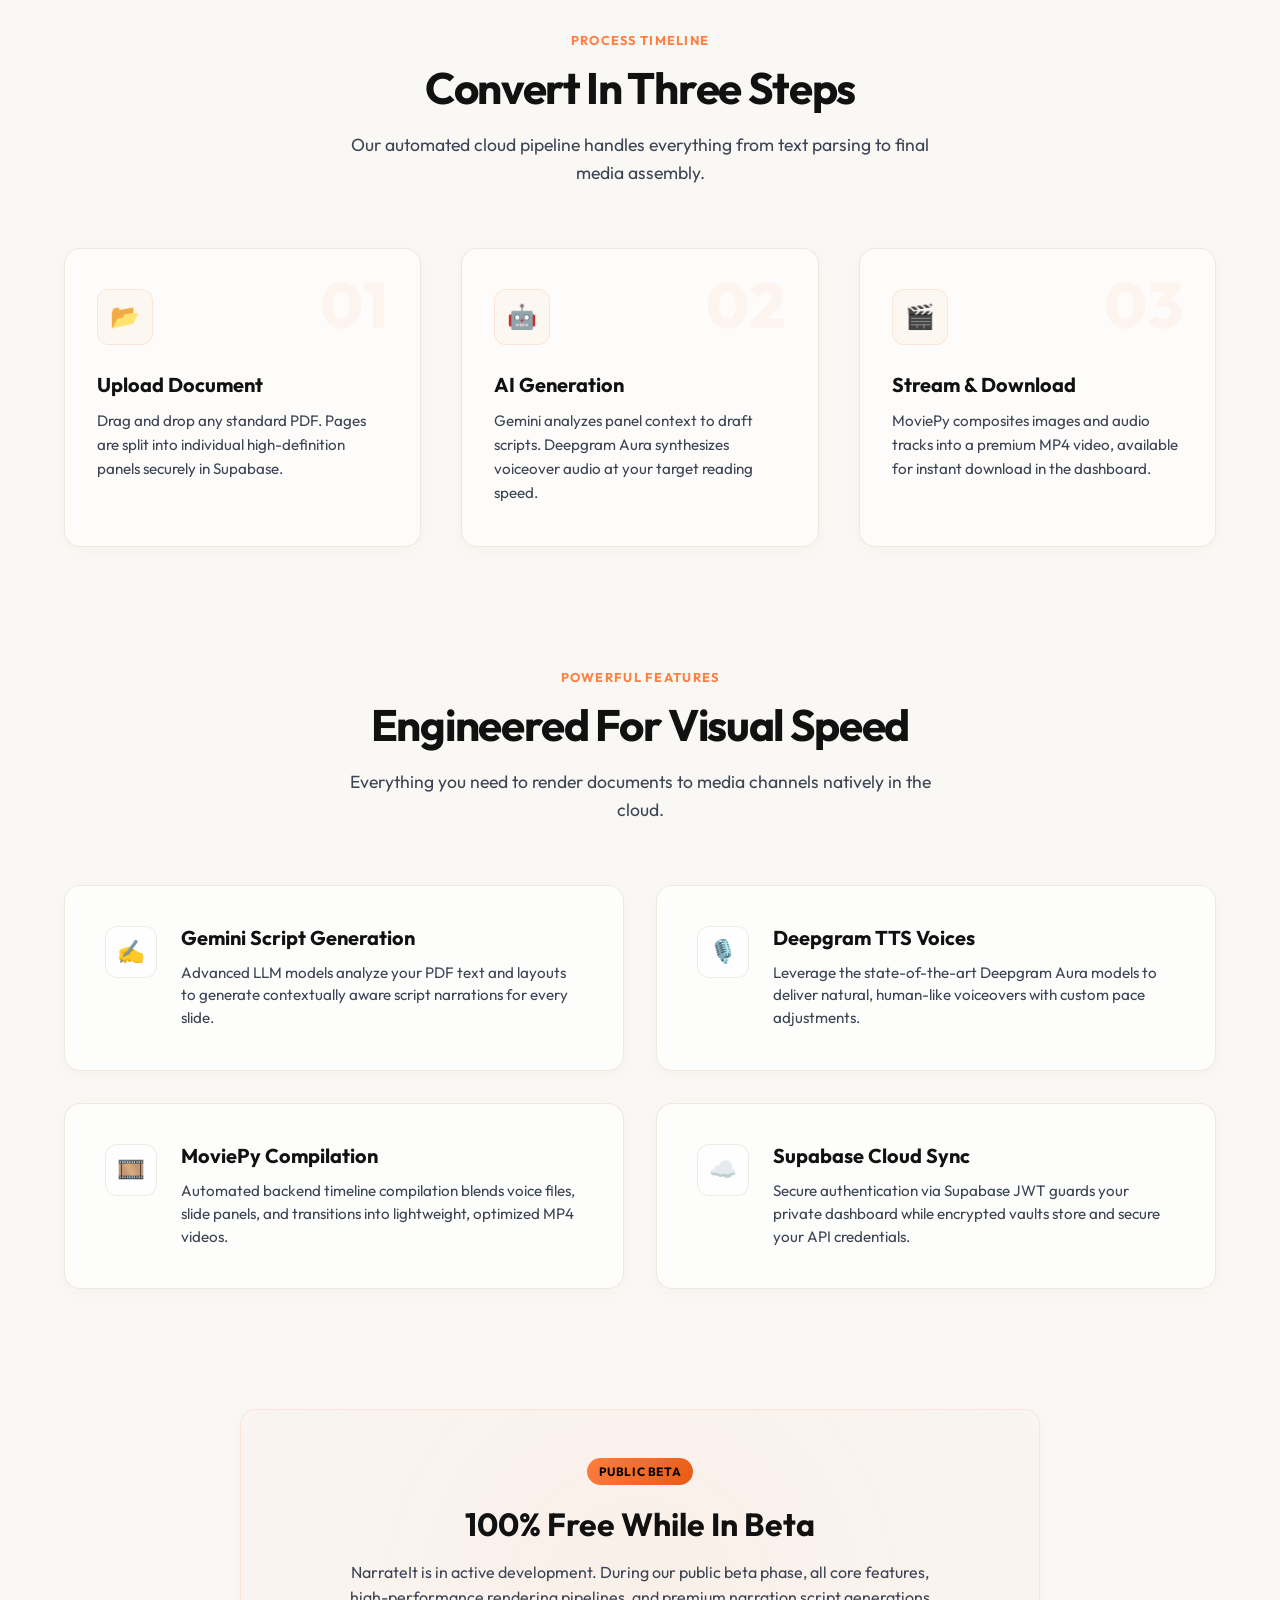
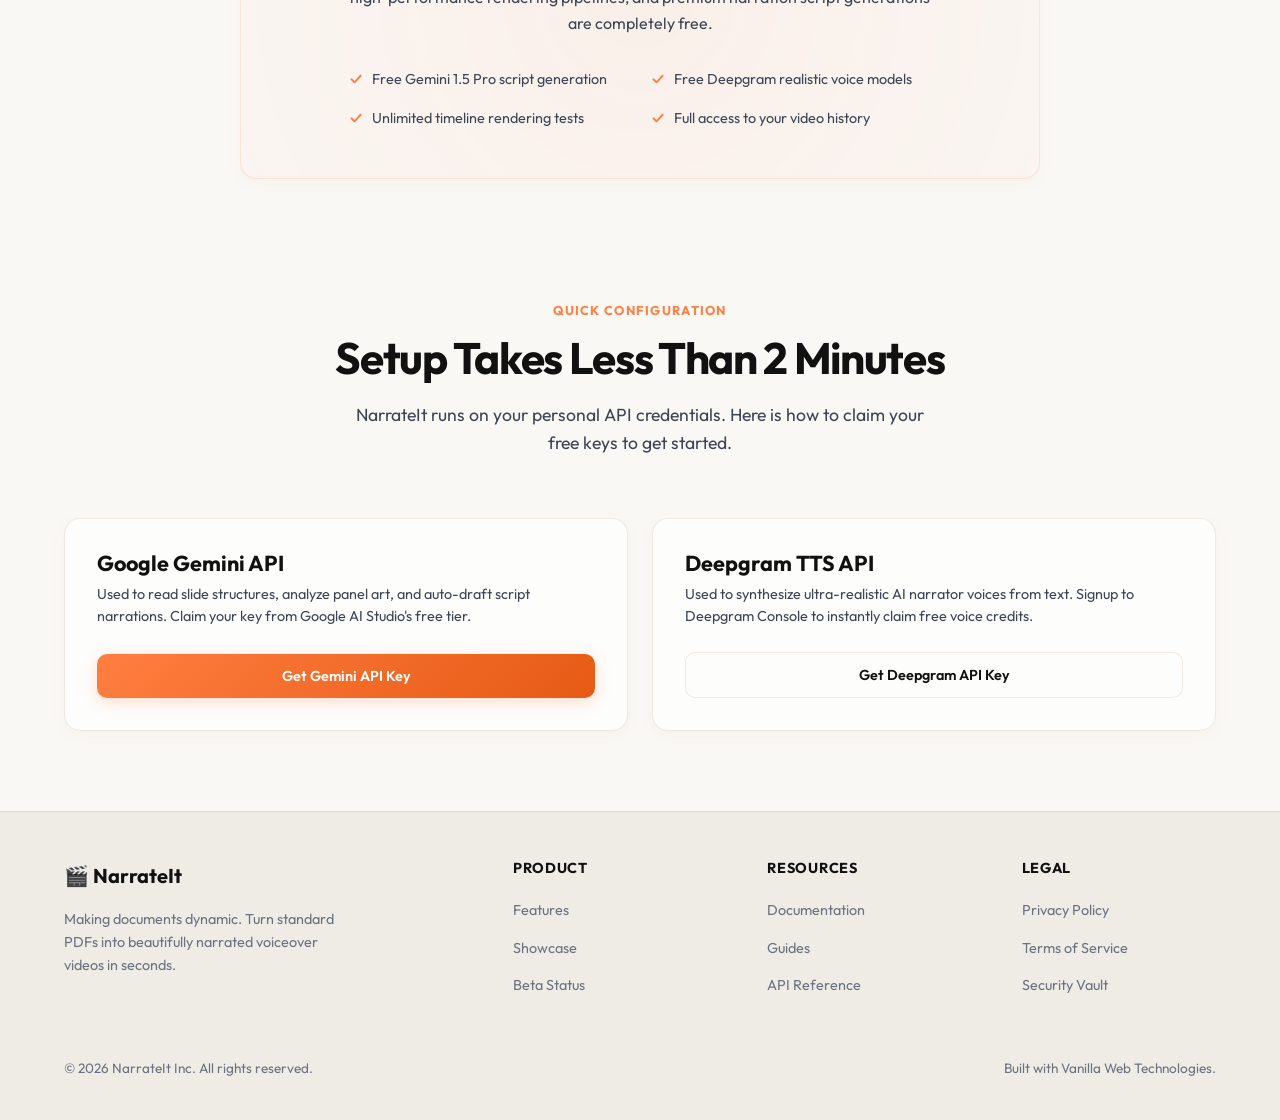
==== commit 879333fc: "Video history cards fixed" ====
--- a/frontend/index.html
+++ b/frontend/index.html
@@ -27,7 +27,7 @@
                 <a href="#features" class="nav-link">Features</a>
                 <a href="#showcase" class="nav-link">Showcase</a>
                 <a href="#how-it-works" class="nav-link">How it Works</a>
-                <a href="#pricing" class="nav-link">Pricing</a>
+                <a href="#beta-status" class="nav-link">Beta Status</a>
             </div>
             <div class="navbar-actions">
                 <button class="btn btn-secondary btn-sm open-auth-btn">Sign In</button>
@@ -270,53 +270,45 @@
         </div>
     </section>
 
-    <!-- Pricing Section -->
-    <section id="pricing" class="container reveal">
+    <!-- Free While In Beta Section (Replaces Pricing) -->
+    <section id="beta-status" class="container reveal">
+        <div class="beta-container">
+            <div class="beta-card glass">
+                <span class="beta-badge">Public Beta</span>
+                <h2 class="beta-title">100% Free While In Beta</h2>
+                <p class="beta-desc">
+                    NarrateIt is in active development. During our public beta phase, all core features, high-performance rendering pipelines, and premium narration script generations are completely free.
+                </p>
+                <ul class="beta-features">
+                    <li>Free Gemini 1.5 Pro script generation</li>
+                    <li>Free Deepgram realistic voice models</li>
+                    <li>Unlimited timeline rendering tests</li>
+                    <li>Full access to your video history</li>
+                </ul>
+            </div>
+        </div>
+    </section>
+
+    <!-- API Key Onboarding Section -->
+    <section id="onboarding" class="container reveal">
         <div class="section-header">
-            <span class="section-tag">Simple Pricing</span>
-            <h2 class="section-title">Start Generating Now</h2>
-            <p class="section-subtitle">Choose the plan that fits your volume needs. No credit card required to start.</p>
-        </div>
-
-        <div class="pricing-grid">
-            <!-- Free Plan -->
-            <div class="pricing-card glass">
-                <span class="pricing-tier">Starter</span>
-                <div class="pricing-price">$0 <span>/ forever</span></div>
-                <ul class="pricing-features">
-                    <li>3 video renders per month</li>
-                    <li>Max 10 pages per PDF</li>
-                    <li>Standard Deepgram voice models</li>
-                    <li>128kbps audio quality</li>
-                </ul>
-                <button class="btn btn-secondary open-auth-btn" style="margin-top: auto;">Sign Up Free</button>
-            </div>
-            <!-- Pro Plan -->
-            <div class="pricing-card glass premium">
-                <span class="pricing-badge">Popular</span>
-                <span class="pricing-tier">Creator Pro</span>
-                <div class="pricing-price">$19 <span>/ month</span></div>
-                <ul class="pricing-features">
-                    <li>Unlimited video renders</li>
-                    <li>Max 100 pages per PDF</li>
-                    <li>Premium custom voice models</li>
-                    <li>High-definition 320kbps audio</li>
-                    <li>Cloud video history archives</li>
-                </ul>
-                <button class="btn btn-primary open-auth-btn" style="margin-top: auto;">Get Started Pro</button>
-            </div>
-            <!-- Enterprise Plan -->
-            <div class="pricing-card glass">
-                <span class="pricing-tier">Enterprise</span>
-                <div class="pricing-price">Custom <span>/ volume</span></div>
-                <ul class="pricing-features">
-                    <li>Dedicated server pipelines</li>
-                    <li>Unlimited pages per PDF</li>
-                    <li>API access & webhook syncs</li>
-                    <li>Branded custom templates</li>
-                    <li>Priority rendering support</li>
-                </ul>
-                <button class="btn btn-secondary open-auth-btn" style="margin-top: auto;">Contact Sales</button>
+            <span class="section-tag">Quick Configuration</span>
+            <h2 class="section-title">Setup Takes Less Than 2 Minutes</h2>
+            <p class="section-subtitle">NarrateIt runs on your personal API credentials. Here is how to claim your free keys to get started.</p>
+        </div>
+
+        <div class="onboarding-grid">
+            <!-- Card 1: Gemini API -->
+            <div class="onboarding-card glass">
+                <h3>Google Gemini API</h3>
+                <p>Used to read slide structures, analyze panel art, and auto-draft script narrations. Claim your key from Google AI Studio's free tier.</p>
+                <a href="https://aistudio.google.com/app/apikey" target="_blank" class="btn btn-primary">Get Gemini API Key</a>
+            </div>
+            <!-- Card 2: Deepgram API -->
+            <div class="onboarding-card glass">
+                <h3>Deepgram TTS API</h3>
+                <p>Used to synthesize ultra-realistic AI narrator voices from text. Signup to Deepgram Console to instantly claim free voice credits.</p>
+                <a href="https://console.deepgram.com/signup" target="_blank" class="btn btn-secondary">Get Deepgram API Key</a>
             </div>
         </div>
     </section>
@@ -333,7 +325,7 @@
                 <ul class="footer-links">
                     <li><a href="#features">Features</a></li>
                     <li><a href="#showcase">Showcase</a></li>
-                    <li><a href="#pricing">Pricing</a></li>
+                    <li><a href="#beta-status">Beta Status</a></li>
                 </ul>
             </div>
             <div class="footer-column">
@@ -369,10 +361,10 @@
                 <button class="btn-close" id="close-auth-btn" aria-label="Close authentication modal">&times;</button>
             </div>
             
-            <p class="modal-subtitle">Access your personal document rendering workspace securely. OTP verification codes are dispatched on demand.</p>
-
-            <!-- Authentication Form Layout -->
-            <form id="login-form" aria-label="Passwordless Authentication Form">
+            <p class="modal-subtitle">Access your personal AI document workspace instantly.</p>
+
+            <!-- Magic Link Login Form -->
+            <form id="login-form" aria-label="Email Login Form">
                 
                 <div class="input-group">
                     <label for="email-input" class="input-label">Email Address</label>
@@ -380,19 +372,20 @@
                         type="email" 
                         id="email-input" 
                         class="input-field" 
-                        placeholder="you@example.com" 
+                        placeholder="Enter your email address" 
                         required 
                         autocomplete="email"
                     >
                 </div>
 
+                <!-- Hidden OTP section — only shown if backend requires it -->
                 <div class="input-group hidden" id="otp-section">
-                    <label for="otp-input" class="input-label">Verification OTP Code</label>
+                    <label for="otp-input" class="input-label">Login Code</label>
                     <input 
                         type="text" 
                         id="otp-input" 
                         class="input-field" 
-                        placeholder="Enter 6-digit Code" 
+                        placeholder="Enter 6-digit code" 
                         inputmode="numeric" 
                         pattern="[0-9]{6}" 
                         maxlength="6"
@@ -400,29 +393,21 @@
                     >
                 </div>
 
-                <button type="submit" class="btn btn-primary" id="submit-btn" style="width: 100%;">
-                    Get Verification Link
+                <button type="submit" class="btn btn-primary" id="submit-btn" style="width: 100%; margin-top: 8px;">
+                    Send Login Link
                 </button>
 
             </form>
 
-            <!-- Email OTP Sent Success State UI -->
+            <!-- Login Link Sent Success State -->
             <div id="success-state" class="success-card hidden">
                 <div class="success-icon">✉️</div>
-                <h3 class="success-title">Verification Sent</h3>
-                <p class="success-desc" id="success-message">Magic login link sent to your email</p>
-                <button type="button" class="btn btn-secondary btn-sm" onclick="window.location.reload()" style="margin-top: 20px; width: 100%;">Back to login</button>
-            </div>
-
-            <div class="divider">or continue with</div>
-
-            <!-- Third party social authentication -->
-            <button class="btn btn-google" id="google-login-btn">
-                <img src="https://www.gstatic.com/images/branding/product/1x/gsa_color_144dp.png" alt="Google Brand Logo">
-                Sign in with Google
-            </button>
-
-            <!-- Active Error Card Collections -->
+                <h3 class="success-title">Check Your Email</h3>
+                <p class="success-desc" id="success-message">We've sent you a secure login link. Open your inbox and click the link to access your workspace.</p>
+                <button type="button" class="btn btn-secondary btn-sm" onclick="window.location.reload()" style="margin-top: 20px; width: 100%;">Return to Login</button>
+            </div>
+
+            <!-- Error Display -->
             <div class="error-card hidden" id="error-message" role="alert"></div>
 
         </div>
@@ -436,6 +421,16 @@
     <!-- Landing Page Interactions & Scroll Animations -->
     <script>
         document.addEventListener("DOMContentLoaded", () => {
+            // Sticky navbar diagnostics & prevention
+            console.log("[NAVBAR] Sticky navbar initialized once");
+            const navbars = document.querySelectorAll(".navbar-wrapper");
+            if (navbars.length > 1) {
+                for (let i = 1; i < navbars.length; i++) {
+                    navbars[i].remove();
+                }
+                console.log("[NAVBAR] Duplicate navbar prevented");
+            }
+
             // 1. Scroll Reveal Animations (using IntersectionObserver)
             const revealElements = document.querySelectorAll(".reveal");
             const observer = new IntersectionObserver((entries) => {
@@ -459,13 +454,17 @@
             const heroUploadCta = document.getElementById("hero-upload-cta");
 
             const showModal = () => {
+                console.log("[AUTH_MODAL] opened");
                 authModal.classList.remove("hidden");
                 document.body.style.overflow = "hidden"; // Lock scroll
+                console.log("[SCROLL_LOCK] enabled");
             };
 
             const hideModal = () => {
+                console.log("[AUTH_MODAL] closed");
                 authModal.classList.add("hidden");
-                document.body.style.overflow = ""; // Restore scroll
+                document.body.style.removeProperty("overflow"); // Restore scroll
+                console.log("[SCROLL_LOCK] disabled");
             };
 
             openAuthButtons.forEach(btn => btn.addEventListener("click", showModal));
